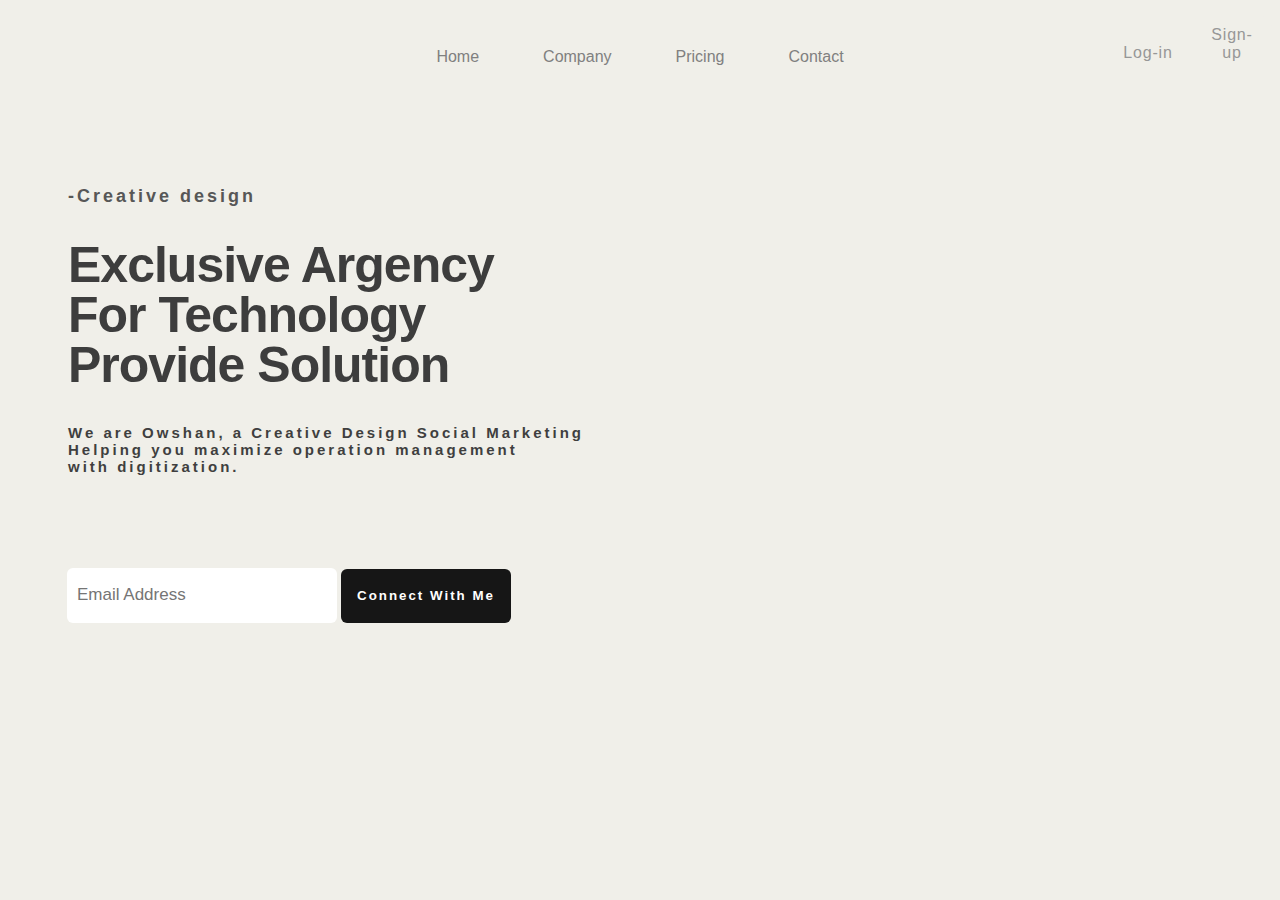
==== INDEX.html @ 8d184cbb "Add files via upload" ====
<!DOCTYPE html>
<html lang="en">
<head>
    <header> 
 <div class="header"  >
    <div class="top">
    <a href="#"> Home</a>
    <a href="#"> Company</a>
    <a href="#"> Pricing</a>
    <a href="#"> Contact</a>
</div>     
</div>
<div class="login">
    <button>Log-in</button>

 

   <button> Sign-up</button>

</div>
    </header>
    <meta charset="UTF-8">
    <meta http-equiv="X-UA-Compatible" content="IE=edge">
    <meta name="viewport" content="width=device-width, initial-scale=1.0">
    <title>Landing page</title>
  <link rel="stylesheet" href="/styling.css">

</head>


<body>
    
<div class="intro">


   <div class="intro2"> -Creative design</div>

    <h1>Exclusive Argency <br>For Technology<br> Provide Solution</h1>
    <p>We are Owshan, a Creative Design Social Marketing <br>
        Helping you maximize operation management <br>
        with digitization.</p>



    </div>
    <div class="form">
        <form action="/action_page.php">

            <label for="Email"></label><br>
            <input type="text" id="lname" name="lname" placeholder="Email Address">
            <input type="submit" value="Connect With Me">
          </form> 
          </div>

</body>
</html>
---- styling.css ----
body{
    background-color: #f0efe9;
}
.header {
    position: relative;
    bottom: -20px;
    transition: transform 5s;
    text-align: center;
    padding: 20px;
    
    
}

.header a:hover{
    font-size: 17px;
    color: black;
}
.header a{
  
    transition: font-size .4s;
    font-family:'Segoe UI', Tahoma, Geneva, Verdana, sans-serif;
    color: grey;
    text-decoration:none; 
     padding: 30px;
     transition: font-size .2s;
     
}


   

  


button{
    letter-spacing: 0.8px;
    font-family:'Franklin Gothic Medium', 'Arial Narrow', Arial, sans-serif;
    font-weight:normal;
    width: 80px;
    color: rgb(151, 151, 151);
    border-radius: 10px;
    padding: 10px;
    height: 45px;
    border: none;
    background-color: #f0efe9;
    font-size: 16px;
    position: relative;
    top: -50px;
    left: 1100px;
    transition: background-color .3s;
}

button:hover{
    
    color: rgba(0, 0, 0, 0.39);
     background-color: #f9d783;
     

}
.intro{
    color: rgb(87, 87, 87);
    font-weight: bold;
    font-size: large;
    padding: 60px;
    letter-spacing: 3px;
    font-family:'Lucida Sans', 'Lucida Sans Regular', 'Lucida Grande', 'Lucida Sans Unicode', Geneva, Verdana, sans-serif;
}

.intro p{
    color: rgb(63, 63, 63);
    font-weight: bold;
    letter-spacing: 3px;
    font-size: 15px;
}
.intro h1{
    color: rgb(61, 61, 61);
    line-height: 50px;
    letter-spacing: -1px;
     font-size: 50px;
    font-weight:bolder;
font-family: 'Segoe UI', Tahoma, Geneva, Verdana, sans-serif;
}
.form{
    
    margin-left: 59px;
}
input[type=text]{
    
    font-size: 17px;
    padding: 10px;
    width: 250px;
    height: 35px;
    border-radius: 6px;
    border: none;
    background-color: white;

}
input[type=submit]{
    font-weight: bold;
    letter-spacing: 2px;
    height: 54px;
    background-color: rgb(22, 22, 22);
    color: white;
    width:170px ;
    border-radius: 6px;
    border: none;
}
input[type=submit]:hover{
    background-color: black;
}
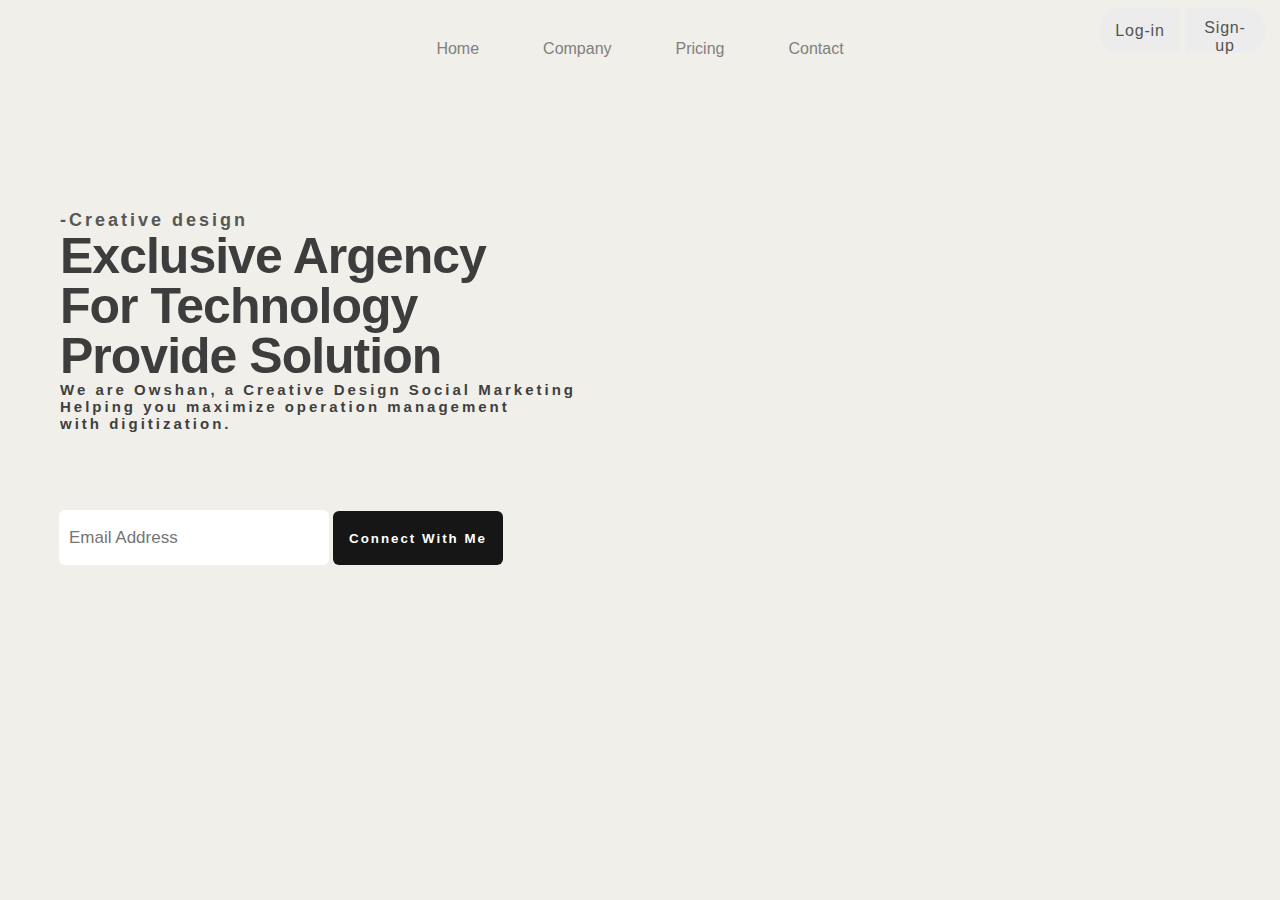
==== commit ef240141: "Add files via upload" ====
--- a/INDEX.html
+++ b/INDEX.html
@@ -14,7 +14,8 @@
     <button>Log-in</button>
 
  
-
+</div>
+<div class="login2">
    <button> Sign-up</button>
 
 </div>
--- a/styling.css
+++ b/styling.css
@@ -1,19 +1,26 @@
+*{transition:ease-in 2s;
+    padding: 0;
+    margin: 0;
+}
+
 body{
     background-color: #f0efe9;
 }
 .header {
     position: relative;
     bottom: -20px;
-    transition: transform 5s;
+   
     text-align: center;
     padding: 20px;
+    
     
     
 }
 
 .header a:hover{
-    font-size: 17px;
-    color: black;
+    font-weight: bold;
+    font-size: 12px;
+    color: rgb(34, 34, 34);
 }
 .header a{
   
@@ -26,33 +33,45 @@
      
 }
 
-
+.login2 button:hover{color: black;}
+  .login2 button{
+    position: relative;
+    left: 1185px;
+    top: -95px;
    
+    border-top-left-radius: 0%;
+    border-bottom-left-radius: 0%;
+    border-bottom-right-radius: 20px;
+    border-top-right-radius: 20px;
+  } 
 
   
 
 
 button{
+    cursor: pointer;
     letter-spacing: 0.8px;
     font-family:'Franklin Gothic Medium', 'Arial Narrow', Arial, sans-serif;
     font-weight:normal;
     width: 80px;
-    color: rgb(151, 151, 151);
-    border-radius: 10px;
-    padding: 10px;
+    color: rgb(83, 83, 83);
+    border-radius: 20px;
+    padding: 11px;
     height: 45px;
     border: none;
-    background-color: #f0efe9;
+    background-color: #ececec;
     font-size: 16px;
     position: relative;
     top: -50px;
     left: 1100px;
     transition: background-color .3s;
+    border-bottom-right-radius: 0;
+    border-top-right-radius: 0;
 }
 
 button:hover{
     
-    color: rgba(0, 0, 0, 0.39);
+    color: black;
      background-color: #f9d783;
      
 
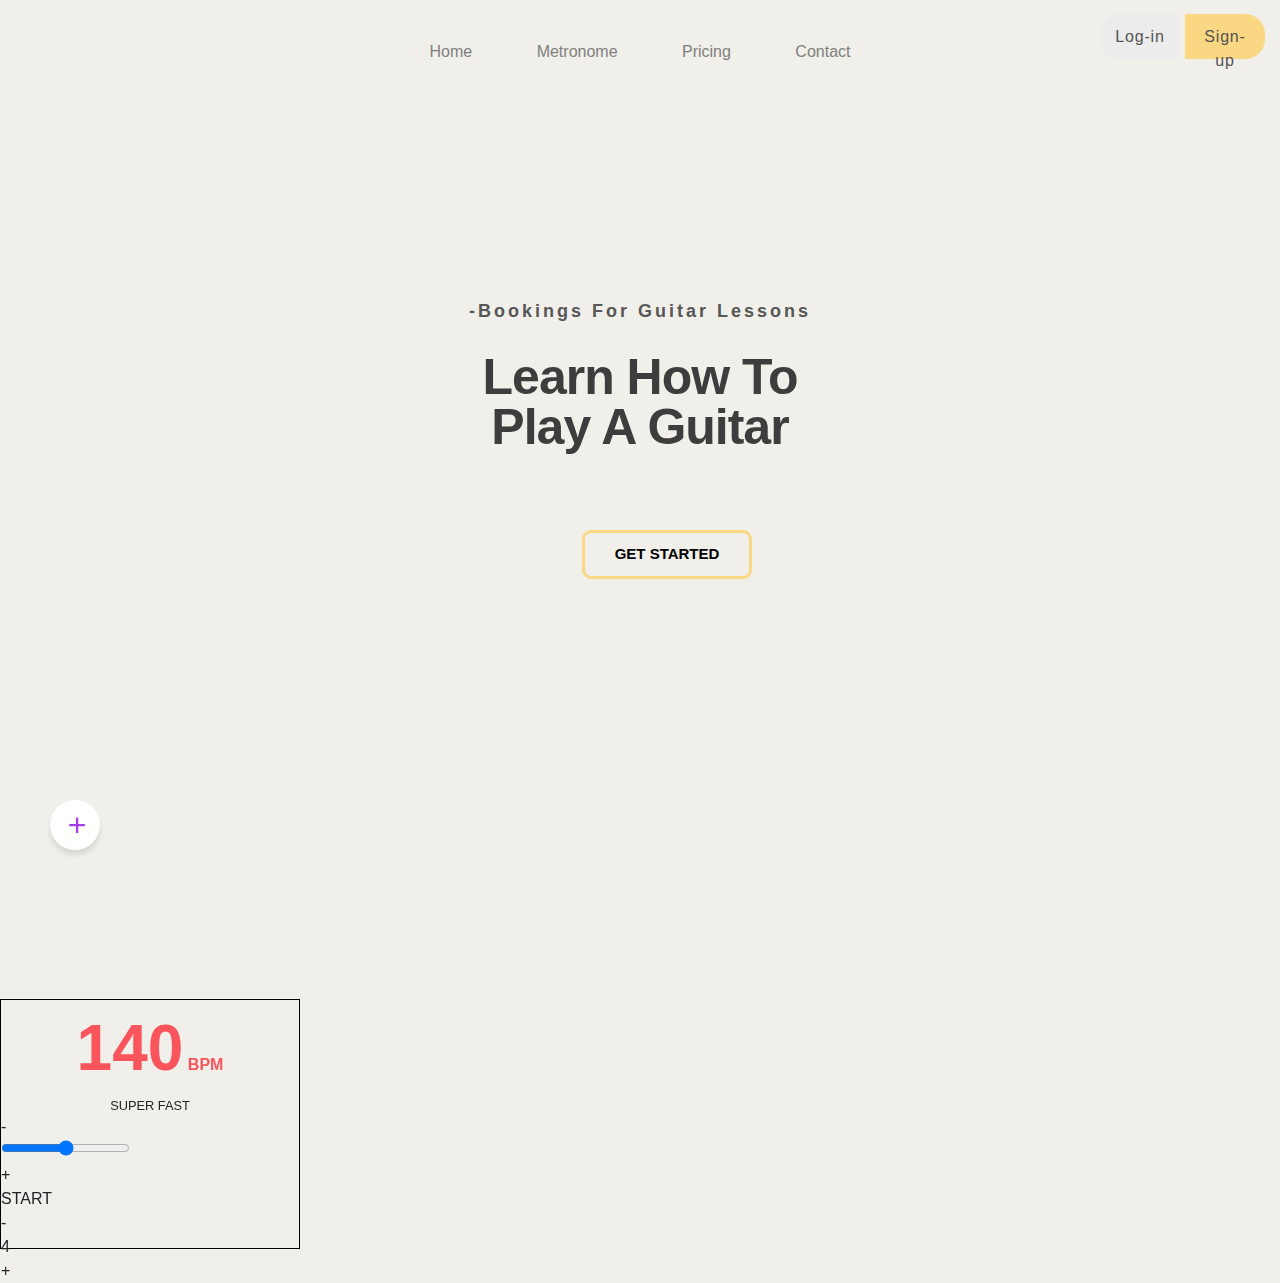
==== commit ce38cba6: "Add files via upload" ====
--- a/INDEX.html
+++ b/INDEX.html
@@ -5,7 +5,7 @@
  <div class="header"  >
     <div class="top">
     <a href="#"> Home</a>
-    <a href="#"> Company</a>
+    <a href="#metronome"> Metronome</a>
     <a href="#"> Pricing</a>
     <a href="#"> Contact</a>
 </div>     
@@ -23,35 +23,74 @@
     <meta charset="UTF-8">
     <meta http-equiv="X-UA-Compatible" content="IE=edge">
     <meta name="viewport" content="width=device-width, initial-scale=1.0">
-    <title>Landing page</title>
+    <link rel="stylesheet" href="https://cdn.jsdelivr.net/npm/bootstrap@4.0.0/dist/css/bootstrap.min.css" integrity="sha384-Gn5384xqQ1aoWXA+058RXPxPg6fy4IWvTNh0E263XmFcJlSAwiGgFAW/dAiS6JXm" crossorigin="anonymous">
+    <title>Home</title>
   <link rel="stylesheet" href="/styling.css">
 
 </head>
 
-
 <body>
-    
+   <section id="home">
 <div class="intro">
 
 
-   <div class="intro2"> -Creative design</div>
+   <div class="intro2"> -Bookings For Guitar Lessons</strong></div>
+<br>
+    <h1> Learn How To <br>Play A Guitar</h1>
+    
 
-    <h1>Exclusive Argency <br>For Technology<br> Provide Solution</h1>
-    <p>We are Owshan, a Creative Design Social Marketing <br>
-        Helping you maximize operation management <br>
-        with digitization.</p>
-
-
+    <a href="https://www.google.com/webhp?hl=en&sa=X&ved=0ahUKEwiyuYzErf36AhVXTEEAHU8TAccQPAgI">
+        <div class="start">
+     GET STARTED
+    </div> 
+    </a>
 
     </div>
     <div class="form">
-        <form action="/action_page.php">
+        
 
-            <label for="Email"></label><br>
-            <input type="text" id="lname" name="lname" placeholder="Email Address">
-            <input type="submit" value="Connect With Me">
+         
+      
           </form> 
           </div>
 
+
+          <div class="action" onclick="actionToggle();">
+            <span>+</span>
+            <ul>
+              <li><img src="https://www.flaticon.com/svg/static/icons/svg/2111/2111392.svg" alt="" width="25px">Share on Facebook</li>
+
+              <li><img src="https://www.flaticon.com/svg/static/icons/svg/2111/2111432.svg" alt="" width="25px">Share on GitHub</li>
+              <li><img src="https://www.flaticon.com/svg/static/icons/svg/1384/1384031.svg" alt="" width="25px">Share on Instagram</li>
+
+              <li><img src="https://www.flaticon.com/svg/static/icons/svg/1384/1384030.svg" alt="" width="25px">Share on Linkedin</li>
+            </ul>
+          </div>
+          <script src="/Javascript.js"></script>  
+</section>
+<section id="metronome">
+
+    <div class="metronome">
+        <div class="bpm-display">
+            <span class="tempo">140</span>
+            <span class="bpm">BPM</span>
+        </div>
+        <div class="tempo-text">Super fast</div>
+        <div class="tempo-settings">
+            <div class="adjust-tempo decrease-tempo">-</div>
+            <input type="range" min="20" max="280" step="1" class="slider">
+            <div class="adjust-tempo decrease-tempo">+</div>
+        </div>
+        <div class="start-stop">START</div>
+        <div class="measure">
+            <div class="ubtract-beats stepper">-</div>
+            <div class="measure-count">4</div>
+            <div class="add-beats stepper">+</div>
+        </div>
+      </div>
+    </div>
+
+
+</section>
 </body>
 </html>--- a/styling.css
+++ b/styling.css
@@ -1,9 +1,12 @@
-*{transition:ease-in 2s;
+@import url('https://fonts.googleapis.com/css2?family=Raleway:wght@700&display=swap');
+
+*{transition:ease-in 1s;
     padding: 0;
     margin: 0;
 }
 
-body{
+body{ 
+   
     background-color: #f0efe9;
 }
 .header {
@@ -38,7 +41,7 @@
     position: relative;
     left: 1185px;
     top: -95px;
-   
+   background-color:#f9d783 ;
     border-top-left-radius: 0%;
     border-bottom-left-radius: 0%;
     border-bottom-right-radius: 20px;
@@ -64,7 +67,7 @@
     position: relative;
     top: -50px;
     left: 1100px;
-    transition: background-color .3s;
+    transition:.3s;
     border-bottom-right-radius: 0;
     border-top-right-radius: 0;
 }
@@ -77,11 +80,14 @@
 
 }
 .intro{
+    text-align: center;
     color: rgb(87, 87, 87);
     font-weight: bold;
     font-size: large;
     padding: 60px;
     letter-spacing: 3px;
+    position: relative;
+    top: 70px;
     font-family:'Lucida Sans', 'Lucida Sans Regular', 'Lucida Grande', 'Lucida Sans Unicode', Geneva, Verdana, sans-serif;
 }
 
@@ -99,31 +105,178 @@
     font-weight:bolder;
 font-family: 'Segoe UI', Tahoma, Geneva, Verdana, sans-serif;
 }
-.form{
-    
-    margin-left: 59px;
-}
-input[type=text]{
-    
-    font-size: 17px;
-    padding: 10px;
-    width: 250px;
-    height: 35px;
-    border-radius: 6px;
-    border: none;
-    background-color: white;
-
-}
-input[type=submit]{
-    font-weight: bold;
+.form a .button{ 
+    border: solid black;
+    width: 130px;
+    height: 70px;
+    position: relative;
+    top: 50px;
+text-align: center;
+}
+
+
+.submit{
+    font-weight:lighter;
     letter-spacing: 2px;
+    text-align: center;
     height: 54px;
     background-color: rgb(22, 22, 22);
-    color: white;
+   
     width:170px ;
     border-radius: 6px;
     border: none;
-}
-input[type=submit]:hover{
+    position: absolute;
+  top: 400px;
+
+}
+.submit:hover{
     background-color: black;
-}+}
+
+a .submit{
+   text-align: center;
+   position: absolute;
+   left: 50px;
+   font-weight: 800;
+   color: white;
+   text-decoration-line: none; 
+   
+}
+
+
+
+
+
+
+.container{
+
+    display: flex;
+    justify-content: center;
+    align-items: center;
+    height: 100vh;
+}
+.metronome{
+    position:relative ; top: 500px;
+    display: flex;
+    border: 1px solid black;
+    flex-direction: column;
+    width: 300px;
+    height: 250px;
+    justify-content: space-between;
+
+}
+
+.bpm-display{
+    width: 100%;
+    text-align: center;
+    font-weight: bold;
+    color :#fa545c;
+
+}
+.bpm-display .tempo{
+    font-size:4em
+}
+.tempo-text{
+   font-size: .8em;
+   text-transform: uppercase;
+   text-align: center;
+   
+}
+
+
+
+
+
+
+
+
+.start:hover{
+    text-decoration: none;
+    background-color: #f9d783;
+}
+.start{
+    transition: 0.1s;
+    text-decoration: none;
+    font-size: 15px;
+    padding: 10px;
+    width: 170px;
+    border: solid #f9d783;
+    font-weight: bold;
+    letter-spacing: normal;
+    position: relative;
+    top: 70px;
+    right: -45%;
+    text-align: center;
+    color: black;
+    border-radius: 9px;
+}
+
+.action {
+    position: fixed;
+    bottom: 50px;
+    left: 50px;
+    width: 50px;
+    height: 50px;
+    background: #fff;
+    border-radius: 50%;
+    cursor: pointer;
+    box-shadow: 0 5px 5px rgba(0,0,0,0.1);
+  }
+  .action span {
+
+    left: 2px;
+    position: relative;
+    width: 100%;
+    height: 100%;
+    display: flex;
+    justify-content: center;
+    align-items: center;
+    color: #a13dea;
+    font-size: 2em;
+    transition: .3s ease-in-out;
+  }
+  .action.active span  {
+    transform: rotate(135deg);
+  }
+  
+  .action ul {
+    position: absolute;
+    bottom: 55px;
+    background: #fff;
+    min-width: 250px;
+    padding: 20px;
+    border-radius: 20px;
+    opacity: 0;
+    visibility: hidden;
+    transition: .3s;
+  }
+  .action.active ul {
+    bottom: 65px;
+    opacity: 1;
+    visibility: visible;
+    transition: .3s;
+  }
+  .action ul li {
+    list-style:none;
+     text-decoration: none;
+    display: flex;
+    justify-content: flex-start;
+    align-items: center;
+    padding: 7px 0;
+  }
+  
+  .action ul li:hover {
+    font-weight: 600;
+  }
+  .action ul li:not(:last-child) {
+    border-bottom: 1px solid rgba(0,0,0,0.1);
+  }
+  .action ul li img {
+    margin-right: 15px;
+    opacity: .2;
+    transform: scale(.7);
+  }
+  .action ul li:hover img {  
+    opacity: .8;
+    transform: scale(1.0);
+  }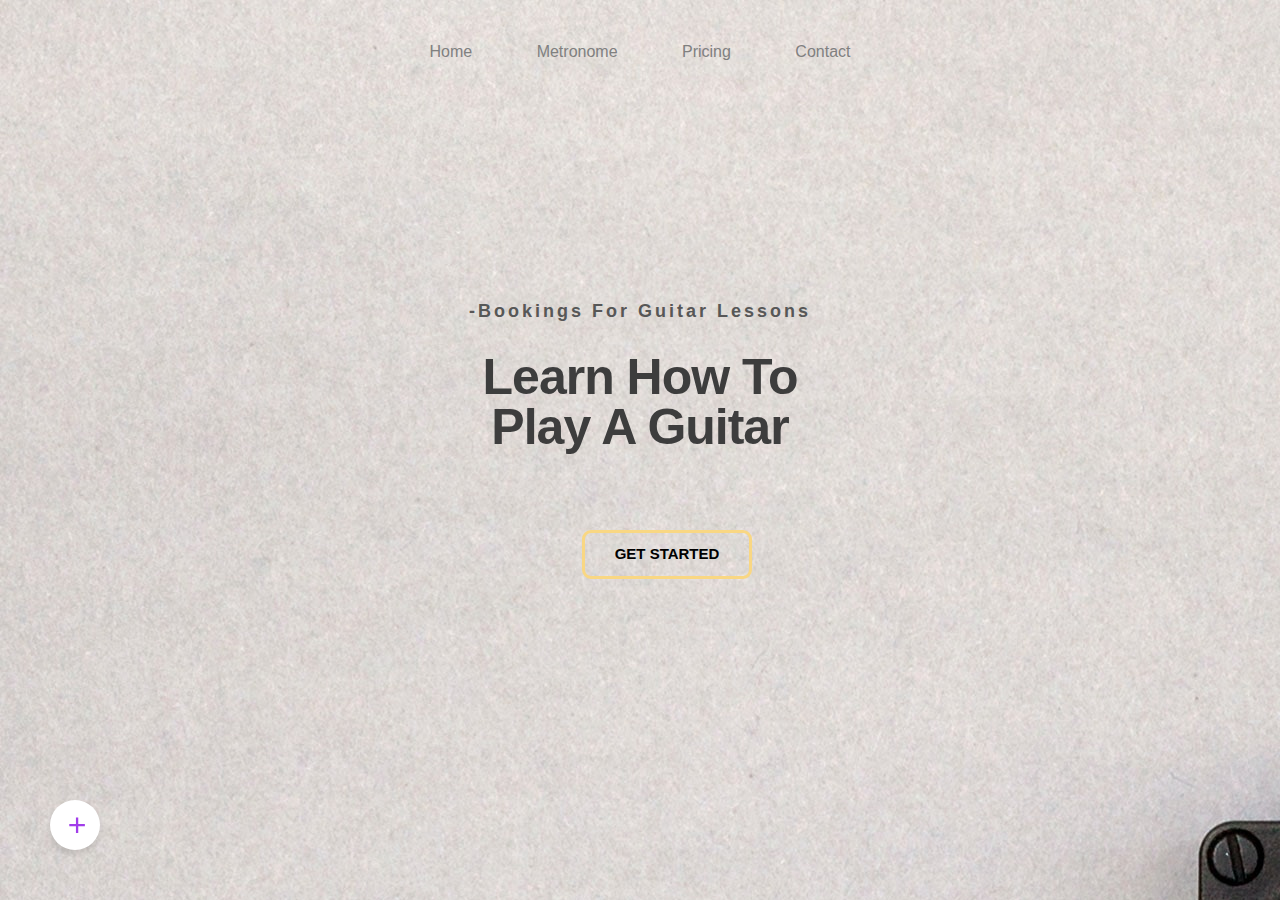
==== commit 694a1676: "Add files via upload" ====
--- a/INDEX.html
+++ b/INDEX.html
@@ -4,14 +4,14 @@
     <header> 
  <div class="header"  >
     <div class="top">
-    <a href="#"> Home</a>
-    <a href="#metronome"> Metronome</a>
+    <a href="/INDEX.html"> Home</a>
+    <a href="/metronom.html"> Metronome</a>
     <a href="#"> Pricing</a>
     <a href="#"> Contact</a>
 </div>     
 </div>
 <div class="login">
-    <button>Log-in</button>
+    <button style="border: solid #f9d783;">Log-in</button>
 
  
 </div>
@@ -40,7 +40,7 @@
     
 
     <a href="https://www.google.com/webhp?hl=en&sa=X&ved=0ahUKEwiyuYzErf36AhVXTEEAHU8TAccQPAgI">
-        <div class="start">
+        <div class="start" >
      GET STARTED
     </div> 
     </a>
@@ -58,39 +58,18 @@
           <div class="action" onclick="actionToggle();">
             <span>+</span>
             <ul>
-              <li><img src="https://www.flaticon.com/svg/static/icons/svg/2111/2111392.svg" alt="" width="25px">Share on Facebook</li>
+               <strong>Contact Me</strong> 
+               <br>
+               <br>
+              <li><a href="#"> Facebook</a></li>
 
-              <li><img src="https://www.flaticon.com/svg/static/icons/svg/2111/2111432.svg" alt="" width="25px">Share on GitHub</li>
-              <li><img src="https://www.flaticon.com/svg/static/icons/svg/1384/1384031.svg" alt="" width="25px">Share on Instagram</li>
+              <li><a href="#"> GitHub</a></li>
+              <li><a href="#"> Instagram</a></li>
 
-              <li><img src="https://www.flaticon.com/svg/static/icons/svg/1384/1384030.svg" alt="" width="25px">Share on Linkedin</li>
+              <li><a href="#"> Linkedin</a></li>
             </ul>
           </div>
           <script src="/Javascript.js"></script>  
-</section>
-<section id="metronome">
 
-    <div class="metronome">
-        <div class="bpm-display">
-            <span class="tempo">140</span>
-            <span class="bpm">BPM</span>
-        </div>
-        <div class="tempo-text">Super fast</div>
-        <div class="tempo-settings">
-            <div class="adjust-tempo decrease-tempo">-</div>
-            <input type="range" min="20" max="280" step="1" class="slider">
-            <div class="adjust-tempo decrease-tempo">+</div>
-        </div>
-        <div class="start-stop">START</div>
-        <div class="measure">
-            <div class="ubtract-beats stepper">-</div>
-            <div class="measure-count">4</div>
-            <div class="add-beats stepper">+</div>
-        </div>
-      </div>
-    </div>
-
-
-</section>
 </body>
 </html>--- a/styling.css
+++ b/styling.css
@@ -3,10 +3,14 @@
 *{transition:ease-in 1s;
     padding: 0;
     margin: 0;
+    
 }
 
 body{ 
-   
+    background-image: url(/namroud-gorguis-FZWivbri0Xk-unsplash.jpg);
+   background-repeat: no-repeat;
+   
+
     background-color: #f0efe9;
 }
 .header {
@@ -19,6 +23,8 @@
     
     
 }
+
+
 
 .header a:hover{
     font-weight: bold;
@@ -39,8 +45,9 @@
 .login2 button:hover{color: black;}
   .login2 button{
     position: relative;
-    left: 1185px;
-    top: -95px;
+    left: 1385px;
+    top: -81px;
+    text-align: center;
    background-color:#f9d783 ;
     border-top-left-radius: 0%;
     border-bottom-left-radius: 0%;
@@ -52,6 +59,7 @@
 
 
 button{
+    
     cursor: pointer;
     letter-spacing: 0.8px;
     font-family:'Franklin Gothic Medium', 'Arial Narrow', Arial, sans-serif;
@@ -62,11 +70,11 @@
     padding: 11px;
     height: 45px;
     border: none;
-    background-color: #ececec;
+    background-color: white;
     font-size: 16px;
     position: relative;
-    top: -50px;
-    left: 1100px;
+    top: -36px;
+    left: 1300px;
     transition:.3s;
     border-bottom-right-radius: 0;
     border-top-right-radius: 0;
@@ -148,40 +156,7 @@
 
 
 
-.container{
-
-    display: flex;
-    justify-content: center;
-    align-items: center;
-    height: 100vh;
-}
-.metronome{
-    position:relative ; top: 500px;
-    display: flex;
-    border: 1px solid black;
-    flex-direction: column;
-    width: 300px;
-    height: 250px;
-    justify-content: space-between;
-
-}
-
-.bpm-display{
-    width: 100%;
-    text-align: center;
-    font-weight: bold;
-    color :#fa545c;
-
-}
-.bpm-display .tempo{
-    font-size:4em
-}
-.tempo-text{
-   font-size: .8em;
-   text-transform: uppercase;
-   text-align: center;
-   
-}
+
 
 
 
@@ -212,6 +187,7 @@
 }
 
 .action {
+   
     position: fixed;
     bottom: 50px;
     left: 50px;
@@ -223,7 +199,7 @@
     box-shadow: 0 5px 5px rgba(0,0,0,0.1);
   }
   .action span {
-
+    text-align: center;
     left: 2px;
     position: relative;
     width: 100%;
@@ -279,4 +255,7 @@
   .action ul li:hover img {  
     opacity: .8;
     transform: scale(1.0);
+  }
+  strong{
+    position: relative;
   }